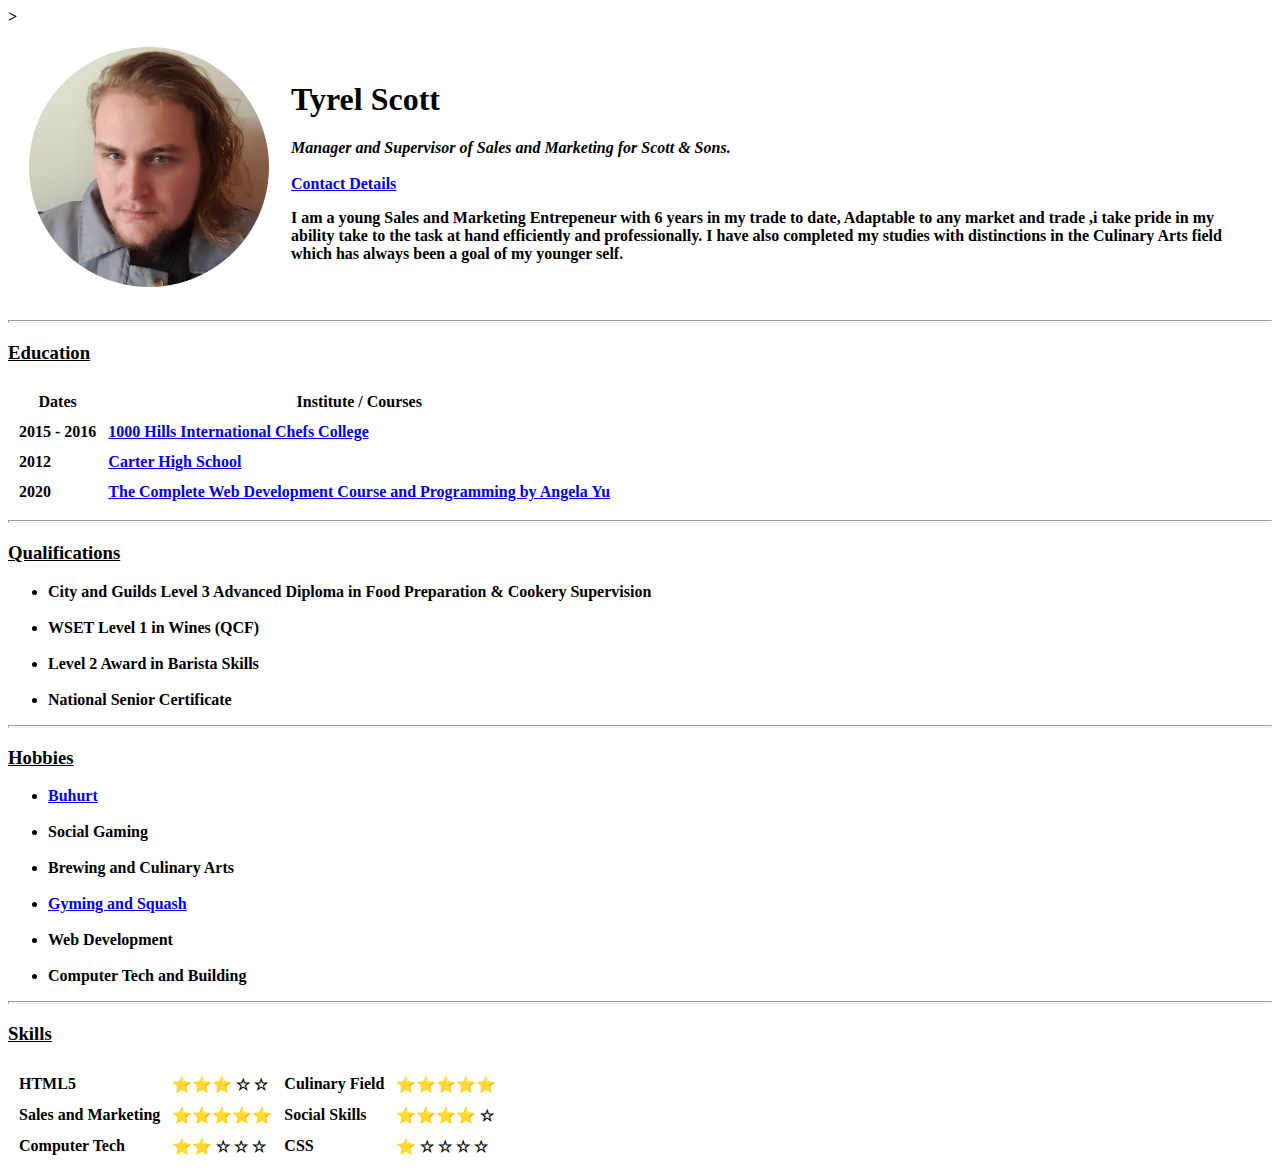
==== index.html @ 9024c300 "Add files via upload" ====
<!DOCTYPE html>
<html lang="en" dir="ltr">

<head>
  <meta charset="utf-8">
  <title>▪ Tyrel Scott Personal Site ▪</title>
  <link rel="stylesheet" href="css/Styles.css">

</head>

<body>
<strong>
  <table cellspacing="20" <div class="frontpagecontent"> >
    <td> <img id="ProfilePic" src="circle-cropped1.png"
        alt="https://scontent.fjnb7-1.fna.fbcdn.net/v/t1.0-9/152935676_514003209997827_2933603443804251856_n.jpg?_nc_cat=107&ccb=3&_nc_sid=730e14&_nc_ohc=CmftidllAFMAX8q2LLW&_nc_ht=scontent.fjnb7-1.fna&oh=8ce6d24d76939239ba571512bb8b0f7b&oe=60575A41"
        style="width:240px; height:240px:" />
    </td>

    <td>
      <h1 id="FrontName">Tyrel Scott</h1>
      <p>
        <em>Manager and Supervisor of <strong>Sales and Marketing for Scott & Sons</strong>.</em>
        <br>
        <br>
        <a href=ContactInfo.html>Contact Details</a>
      </p>
      </div>


      <p>
        I am a young Sales and Marketing Entrepeneur with 6 years in my trade to date, Adaptable to any market and trade ,i take pride in my ability take to the task at hand efficiently and professionally. I have also completed my studies with
        distinctions in the Culinary Arts field which has always been a goal of my younger self.
      </p>
    </td>
  </table>
  </div>

  <hr size=3>

  <div class="frontpagecontent">
    <h3><u>Education</u></h3>
    <table cellspacing="10">
      <thead>
        <th>Dates</th>
        <th>Institute / Courses</th>
      </thead>
      <tr>
        <td> <strong>2015 - 2016</strong></td>
        <td><a class="link" href="https://thechefschool.com/">1000 Hills International Chefs College</a></td>
      </tr>
      <tr>
        <td><strong>2012</strong></td>
        <td><a class="link" href="https://www.carterhigh.co.za/">Carter High School</a> </td>
      </tr>
      <tr>
        <td><strong>2020</strong> </td>
        <td><a class="link" href="https://www.udemy.com/course/the-complete-web-development-bootcamp/">The Complete Web Development Course and Programming by Angela Yu</a></td>
      </tr>
    </table>
  </div>

  <hr size=3>

  <div class="frontpagecontent">

    <h3><u>Qualifications</u></h3>
    <ul>
      <li>City and Guilds Level 3 Advanced Diploma in Food Preparation & Cookery Supervision</li>
      <br>
      <li>WSET Level 1 in Wines (QCF)</li>
      <br>
      <li>Level 2 Award in Barista Skills</li>
      <br>
      <li>National Senior Certificate</li>
</ul>
  </div>

  <hr size=3>

    <div class="frontpagecontent">
  <h3><u>Hobbies</u></h3>
  <ul>
    <li><a class="link" href="https://www.facebook.com/SARogueSquadron/">Buhurt</a></li>
    <br>
    <li>Social Gaming</li>
    <br>
    <li>
      <aclass="link" href="https://www.instagram.com/the_brewing_chef/">Brewing and Culinary Arts</a>
    </li>
    <br>
    <li><a class="link" href="https://www.victoria.co.za/">Gyming and Squash</a></li>
    <br>
    <li>Web Development</li>
    <br>
    <li>Computer Tech and Building</li>
  </ul>
  </div>

  <hr size=3>

    <div class="frontpagecontent">
  <h3><u>Skills</u></h3>
  <table cellspacing=10>
    <tr>
      <td>HTML5</td>
      <td>⭐⭐⭐ ☆ ☆</td>
      <td>Culinary Field</td>
      <td>⭐⭐⭐⭐⭐</td>
    </tr>
    <tr>
      <td>Sales and Marketing</td>
      <td>⭐⭐⭐⭐⭐</td>
      <td>Social Skills</td>
      <td>⭐⭐⭐⭐ ☆</td>
    </tr>
    <tr>
      <td>Computer Tech</td>
      <td>⭐⭐ ☆ ☆ ☆</td>
      <td>CSS</td>
      <td>⭐ ☆ ☆ ☆ ☆</td>
    </tr>


  </table>
  </div>
  </strong>
</body>

</html>
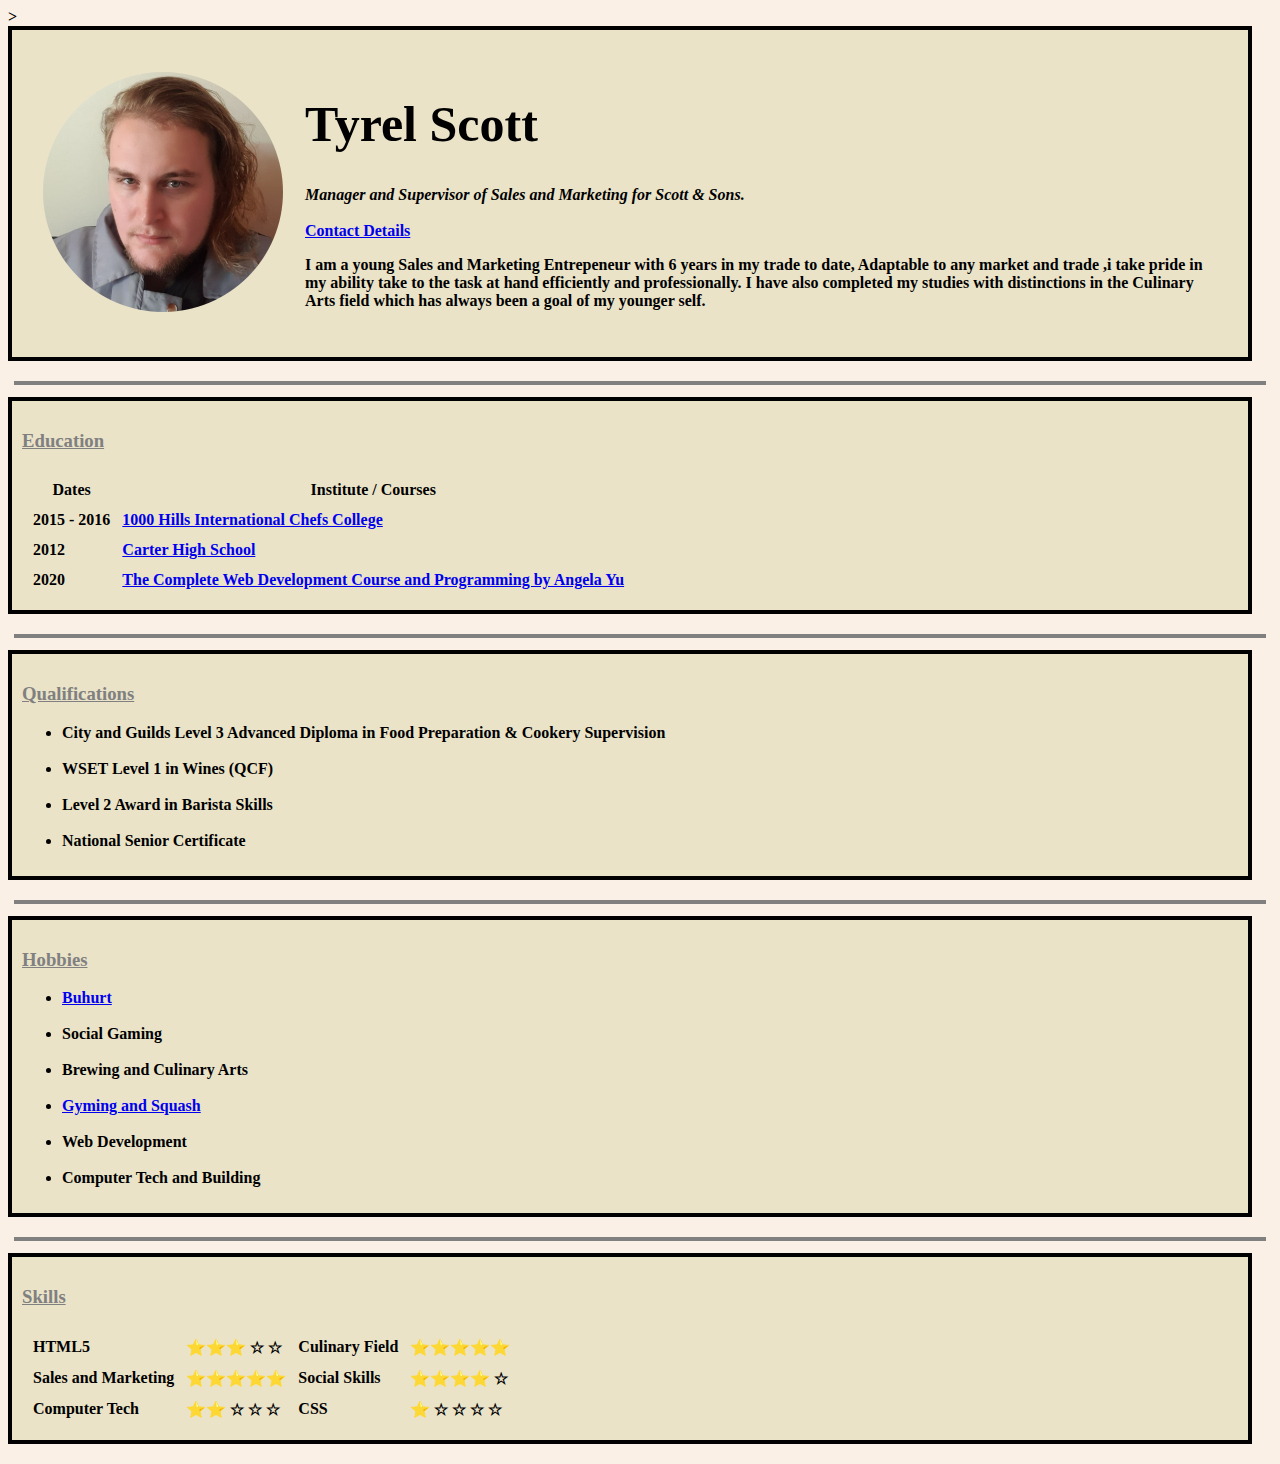
==== commit 055000e2: "Update index.html" ====
--- a/index.html
+++ b/index.html
@@ -4,7 +4,7 @@
 <head>
   <meta charset="utf-8">
   <title>▪ Tyrel Scott Personal Site ▪</title>
-  <link rel="stylesheet" href="css/Styles.css">
+  <link rel="stylesheet" href="Styles.css">
 
 </head>
 
--- a/Styles.css
+++ b/Styles.css
@@ -0,0 +1,42 @@
+body {
+  background-color: linen;
+}
+
+hr {
+  border: none;
+  border-top: 4px solid gray;
+  border-bottom: hidden;
+  color:gray;
+  background-color: linen;
+  height: 4px;
+  width: 99%;
+}
+
+.frontpagecontent{
+  border: solid 4px; color: black;padding: 10px;
+  background-color:#eae3c8;
+  margin: 0px 20px 20px 0px;
+}
+
+h1 {
+  color: black;
+}
+
+#FrontName {
+  font-size: 50px;
+}
+
+h3 {
+  color: gray;
+}
+
+/* Used in IDs (#) and Class (.) to change a selected group defined in the html code
+
+#ProfilePic {
+  background-color:gray;
+}
+
+*/
+.link:hover {
+  color: Red;
+}
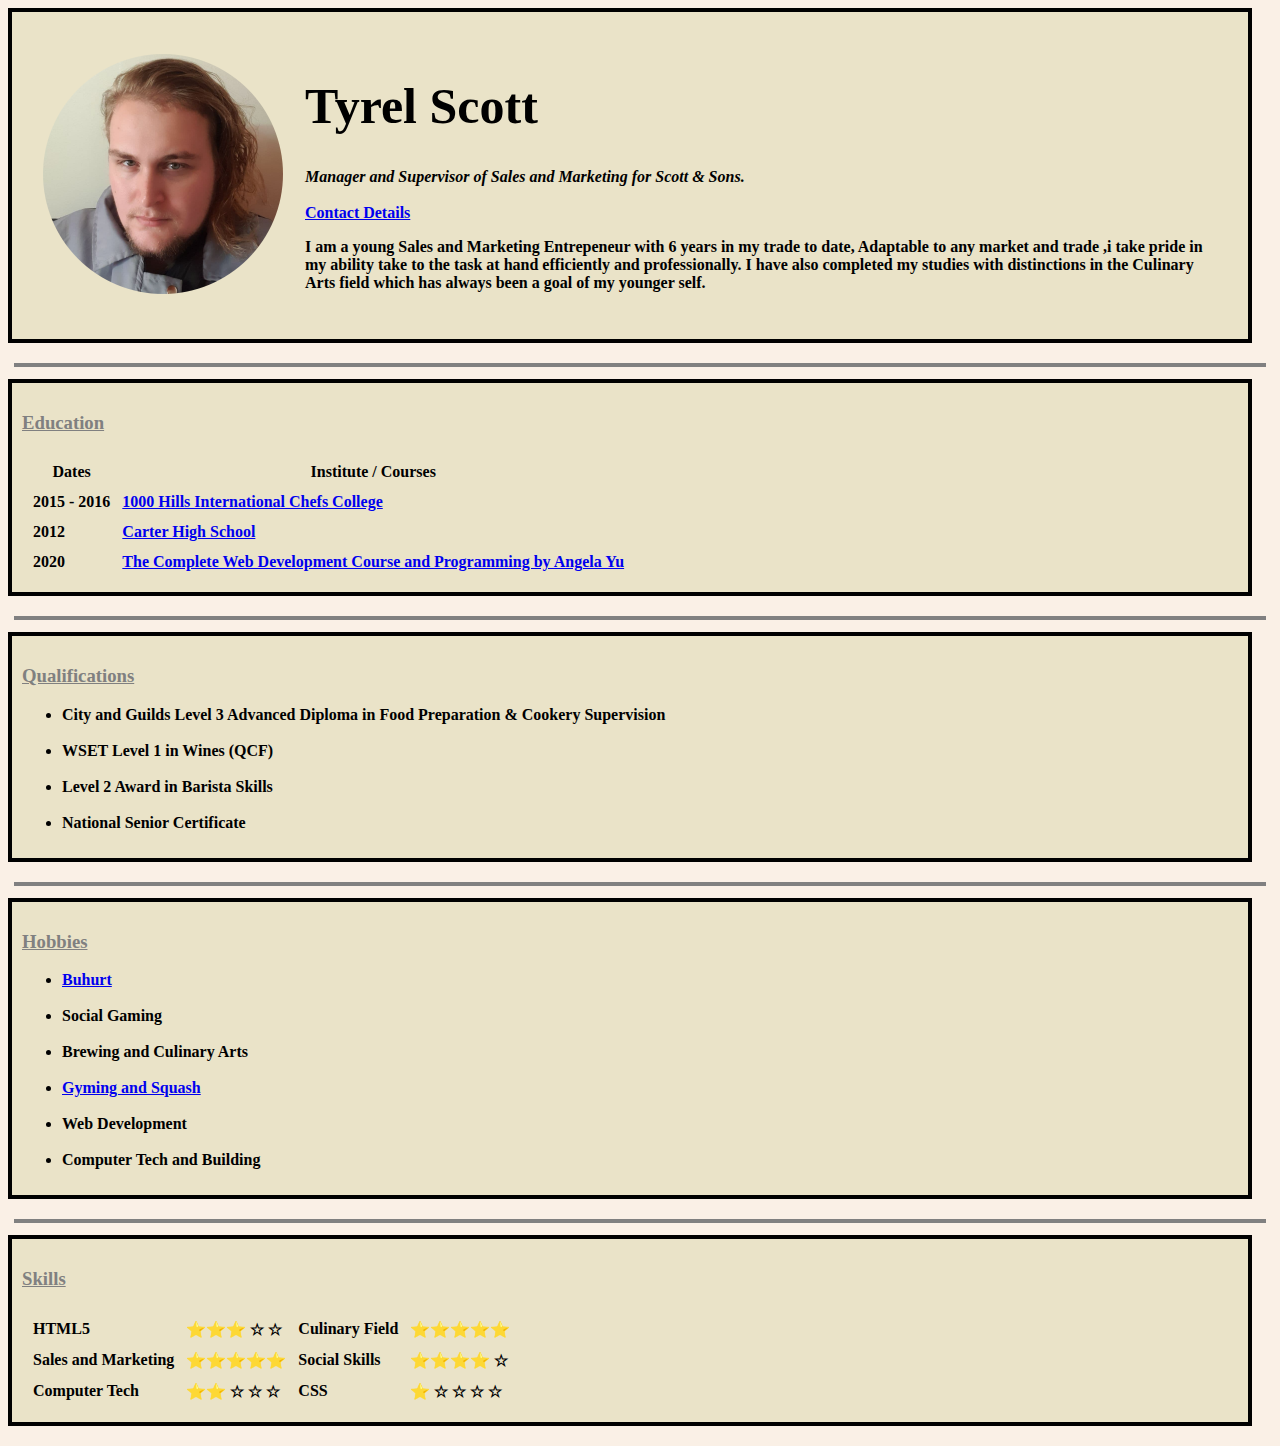
==== commit af6f339f: "Edit" ====
--- a/index.html
+++ b/index.html
@@ -10,7 +10,7 @@
 
 <body>
 <strong>
-  <table cellspacing="20" <div class="frontpagecontent"> >
+  <table cellspacing="20" <div class="frontpagecontent">
     <td> <img id="ProfilePic" src="circle-cropped1.png"
         alt="https://scontent.fjnb7-1.fna.fbcdn.net/v/t1.0-9/152935676_514003209997827_2933603443804251856_n.jpg?_nc_cat=107&ccb=3&_nc_sid=730e14&_nc_ohc=CmftidllAFMAX8q2LLW&_nc_ht=scontent.fjnb7-1.fna&oh=8ce6d24d76939239ba571512bb8b0f7b&oe=60575A41"
         style="width:240px; height:240px:" />
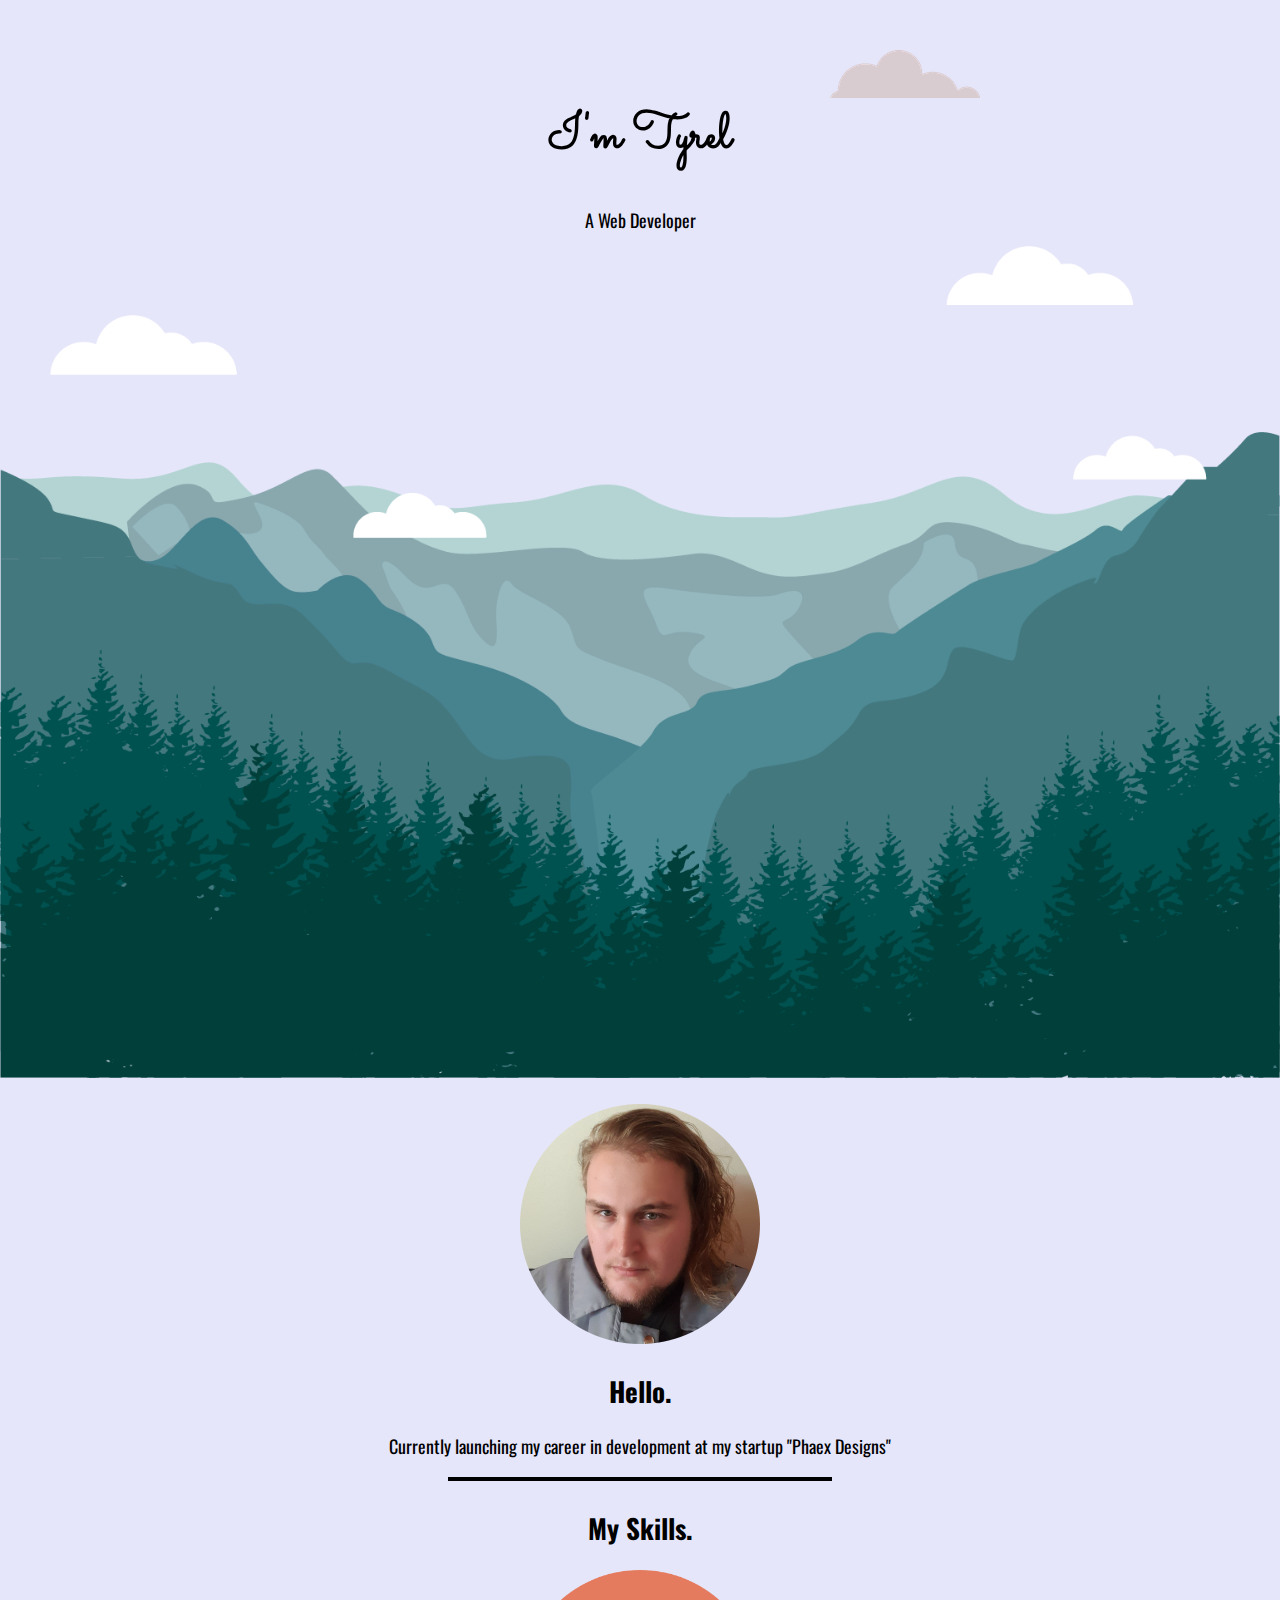
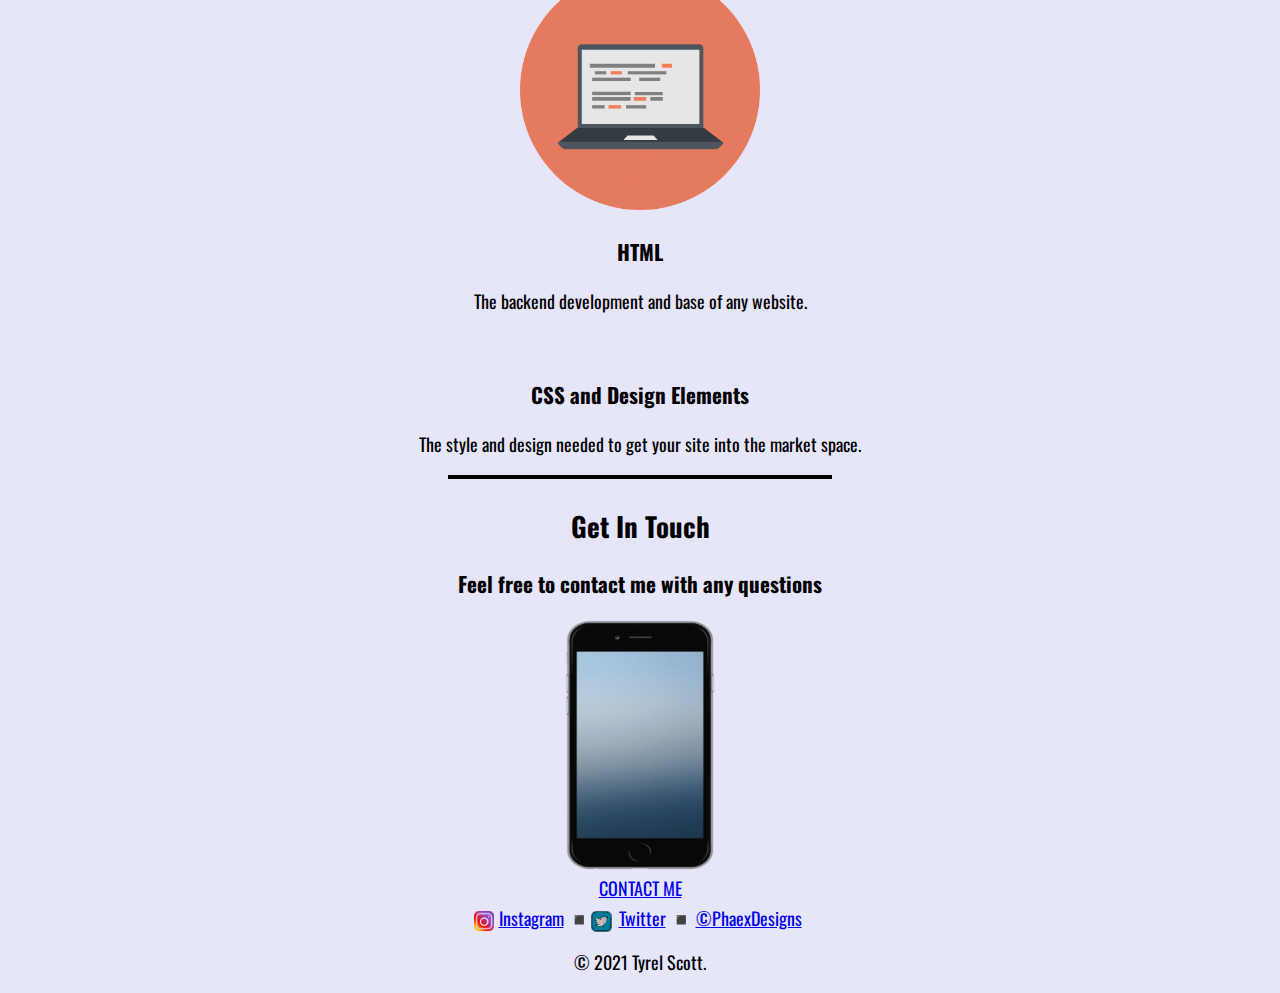
==== commit 2954f765: "Add files via upload" ====
--- a/index.html
+++ b/index.html
@@ -1,129 +1,64 @@
 <!DOCTYPE html>
-<html lang="en" dir="ltr">
+<html lang="\" dir="ltr">
 
 <head>
   <meta charset="utf-8">
-  <title>▪ Tyrel Scott Personal Site ▪</title>
-  <link rel="stylesheet" href="Styles.css">
+  <title>Tyrel Scott. - Online CV</title>
+  <link rel="stylesheet" href="css\style.css">
+  <link rel="icon" href="favicon.ico">
+  <link rel="preconnect" href="https://fonts.gstatic.com">
+  <link href="https://fonts.googleapis.com/css2?family=Montserrat:wght@100&family=Oswald:wght@200&family=Sacramento&display=swap" rel="stylesheet">
 
 </head>
 
 <body>
-<strong>
-  <table cellspacing="20" <div class="frontpagecontent">
-    <td> <img id="ProfilePic" src="circle-cropped1.png"
-        alt="https://scontent.fjnb7-1.fna.fbcdn.net/v/t1.0-9/152935676_514003209997827_2933603443804251856_n.jpg?_nc_cat=107&ccb=3&_nc_sid=730e14&_nc_ohc=CmftidllAFMAX8q2LLW&_nc_ht=scontent.fjnb7-1.fna&oh=8ce6d24d76939239ba571512bb8b0f7b&oe=60575A41"
-        style="width:240px; height:240px:" />
-    </td>
 
-    <td>
-      <h1 id="FrontName">Tyrel Scott</h1>
-      <p>
-        <em>Manager and Supervisor of <strong>Sales and Marketing for Scott & Sons</strong>.</em>
-        <br>
-        <br>
-        <a href=ContactInfo.html>Contact Details</a>
-      </p>
+  <div class="TopContainer">
+    <img class="top-cloud" src="images/cloud.png" alt="Cloud-img">
+    <h1>I'm Tyrel</h1>
+    <p>A Web Developer</p>
+    <img class="bottom-cloud" src="images/cloud.png" alt="Cloud-img">
+    <img class="mountains" src="images/mountain.png" alt="Cloud-img">
+  </div>
+  <br>
+
+  <div class="middle-container">
+    <div class="profile">
+      <img src="images/circle-cropped1.png" alt="profile-pic" style="width:240px; height:240px:">
+      <h2>Hello.</h2>
+      <p>Currently launching my career in development at my startup "Phaex Designs" </p>
+    </div>
+    <hr>
+    <div class="skills">
+      <h2>My Skills.</h2>
+      <div class="skill-row">
+        <img class="computer-img" src="images/computer.png" alt="skills-img">
+        <h3>HTML</h3>
+        <p>The backend development and base of any website. </p>
       </div>
+      <div class="skill-row">
+        <img class="" src="" alt="">
+        <h3>CSS and Design Elements</h3>
+        <p>The style and design needed to get your site into the market space.</p>
+      </div>
+    </div>
+    <hr s>
+    <div class="contact-me">
+      <h2>Get In Touch</h2>
+      <h3>Feel free to contact me with any questions</h3>
+      <p></p>
+
+      <img class="phone-img" src="images/phone.png" alt=""> <br>
+      <a class="footer-link" href="mailto:tyrel.scottsa@gmail.com">CONTACT ME</a>
+    </div>
+  </div>
 
 
-      <p>
-        I am a young Sales and Marketing Entrepeneur with 6 years in my trade to date, Adaptable to any market and trade ,i take pride in my ability take to the task at hand efficiently and professionally. I have also completed my studies with
-        distinctions in the Culinary Arts field which has always been a goal of my younger self.
-      </p>
-    </td>
-  </table>
+  <div class="bottom-container">
+    <a class="footer-link" href="https://www.instagram.com/the_brewing_chef/"> <img class="instagramlogo" src="images/instagram.png" alt="instagramlogo">Instagram</a>
+    ◾
+    <a class="footer-link" href="https://twitter.com/TyrelScott2"> <img class="twitterlogo" src="images/twitter.png" alt="twitterlogo">Twitter</a>
+    ◾
+    <a class="footer-link" href="nul">©PhaexDesigns</a>
+    <p>© 2021 Tyrel Scott.</p>
   </div>
-
-  <hr size=3>
-
-  <div class="frontpagecontent">
-    <h3><u>Education</u></h3>
-    <table cellspacing="10">
-      <thead>
-        <th>Dates</th>
-        <th>Institute / Courses</th>
-      </thead>
-      <tr>
-        <td> <strong>2015 - 2016</strong></td>
-        <td><a class="link" href="https://thechefschool.com/">1000 Hills International Chefs College</a></td>
-      </tr>
-      <tr>
-        <td><strong>2012</strong></td>
-        <td><a class="link" href="https://www.carterhigh.co.za/">Carter High School</a> </td>
-      </tr>
-      <tr>
-        <td><strong>2020</strong> </td>
-        <td><a class="link" href="https://www.udemy.com/course/the-complete-web-development-bootcamp/">The Complete Web Development Course and Programming by Angela Yu</a></td>
-      </tr>
-    </table>
-  </div>
-
-  <hr size=3>
-
-  <div class="frontpagecontent">
-
-    <h3><u>Qualifications</u></h3>
-    <ul>
-      <li>City and Guilds Level 3 Advanced Diploma in Food Preparation & Cookery Supervision</li>
-      <br>
-      <li>WSET Level 1 in Wines (QCF)</li>
-      <br>
-      <li>Level 2 Award in Barista Skills</li>
-      <br>
-      <li>National Senior Certificate</li>
-</ul>
-  </div>
-
-  <hr size=3>
-
-    <div class="frontpagecontent">
-  <h3><u>Hobbies</u></h3>
-  <ul>
-    <li><a class="link" href="https://www.facebook.com/SARogueSquadron/">Buhurt</a></li>
-    <br>
-    <li>Social Gaming</li>
-    <br>
-    <li>
-      <aclass="link" href="https://www.instagram.com/the_brewing_chef/">Brewing and Culinary Arts</a>
-    </li>
-    <br>
-    <li><a class="link" href="https://www.victoria.co.za/">Gyming and Squash</a></li>
-    <br>
-    <li>Web Development</li>
-    <br>
-    <li>Computer Tech and Building</li>
-  </ul>
-  </div>
-
-  <hr size=3>
-
-    <div class="frontpagecontent">
-  <h3><u>Skills</u></h3>
-  <table cellspacing=10>
-    <tr>
-      <td>HTML5</td>
-      <td>⭐⭐⭐ ☆ ☆</td>
-      <td>Culinary Field</td>
-      <td>⭐⭐⭐⭐⭐</td>
-    </tr>
-    <tr>
-      <td>Sales and Marketing</td>
-      <td>⭐⭐⭐⭐⭐</td>
-      <td>Social Skills</td>
-      <td>⭐⭐⭐⭐ ☆</td>
-    </tr>
-    <tr>
-      <td>Computer Tech</td>
-      <td>⭐⭐ ☆ ☆ ☆</td>
-      <td>CSS</td>
-      <td>⭐ ☆ ☆ ☆ ☆</td>
-    </tr>
-
-
-  </table>
-  </div>
-  </strong>
-</body>
-
-</html>
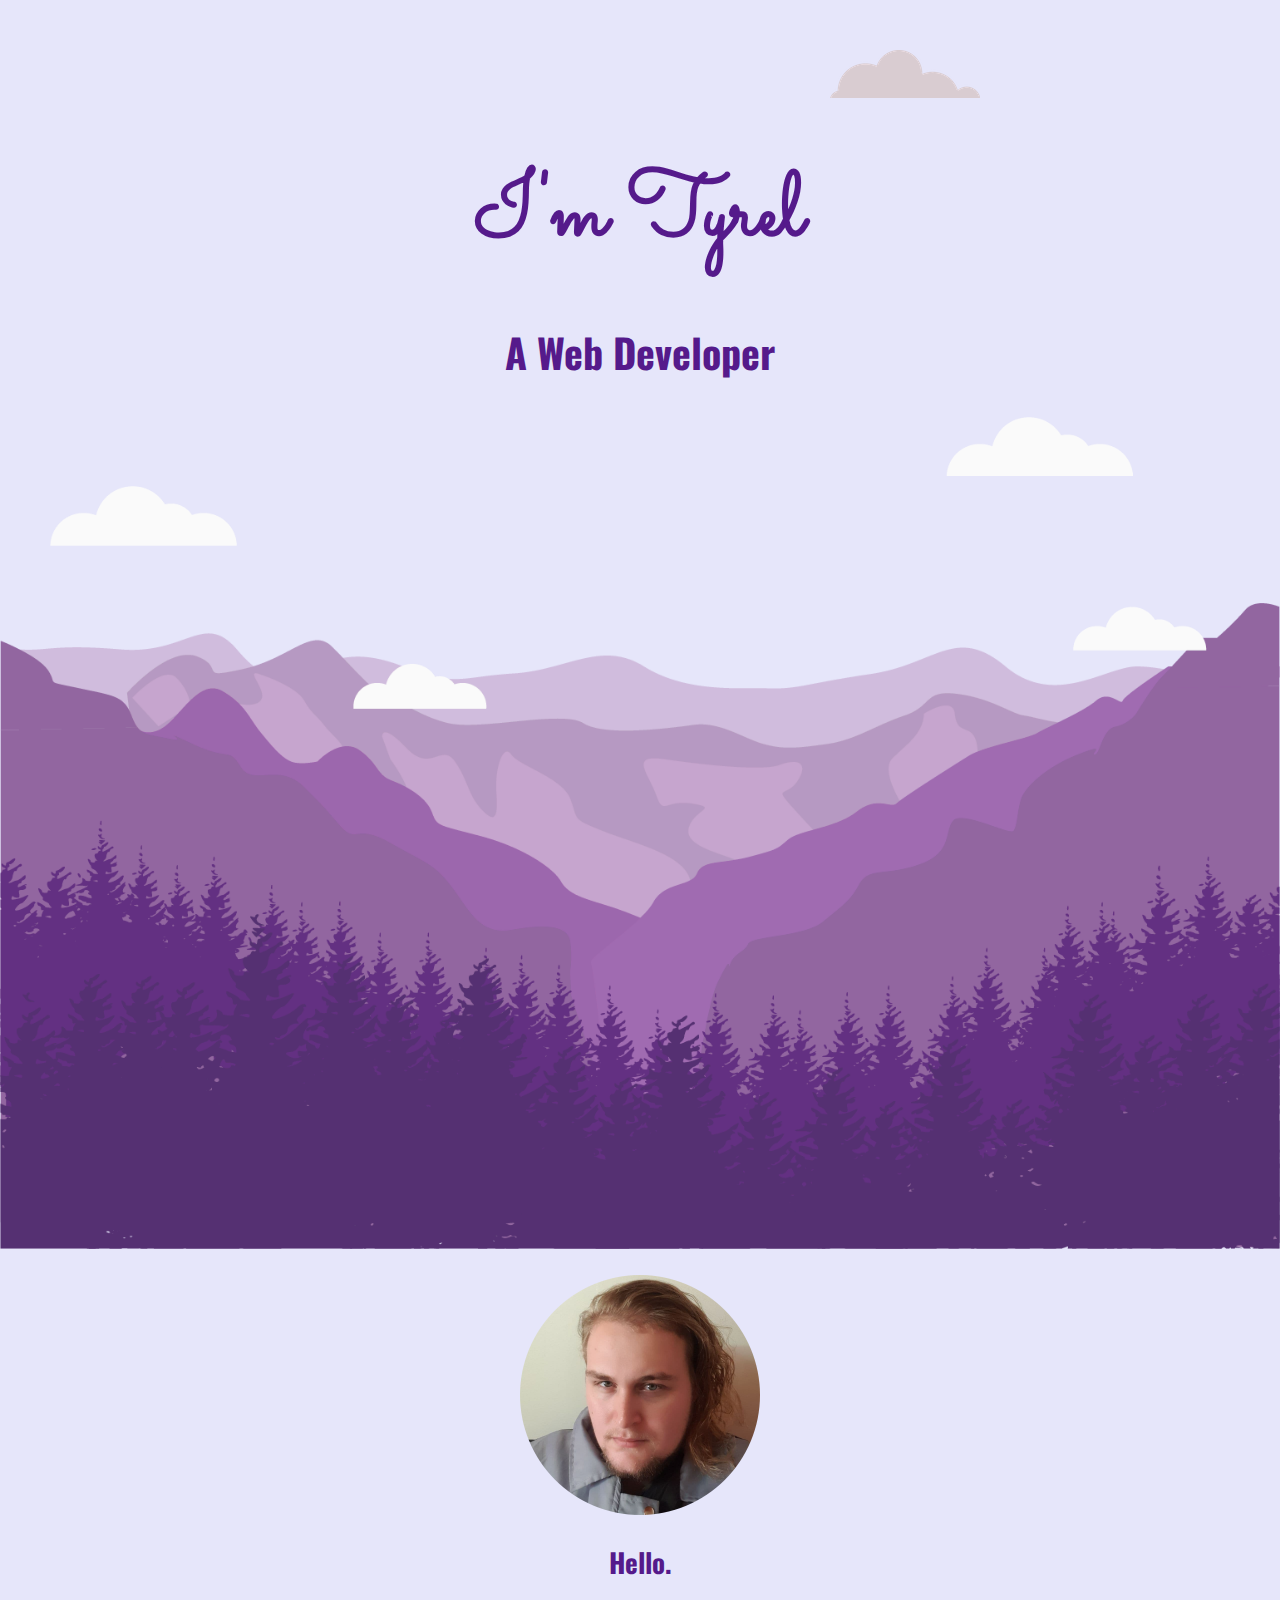
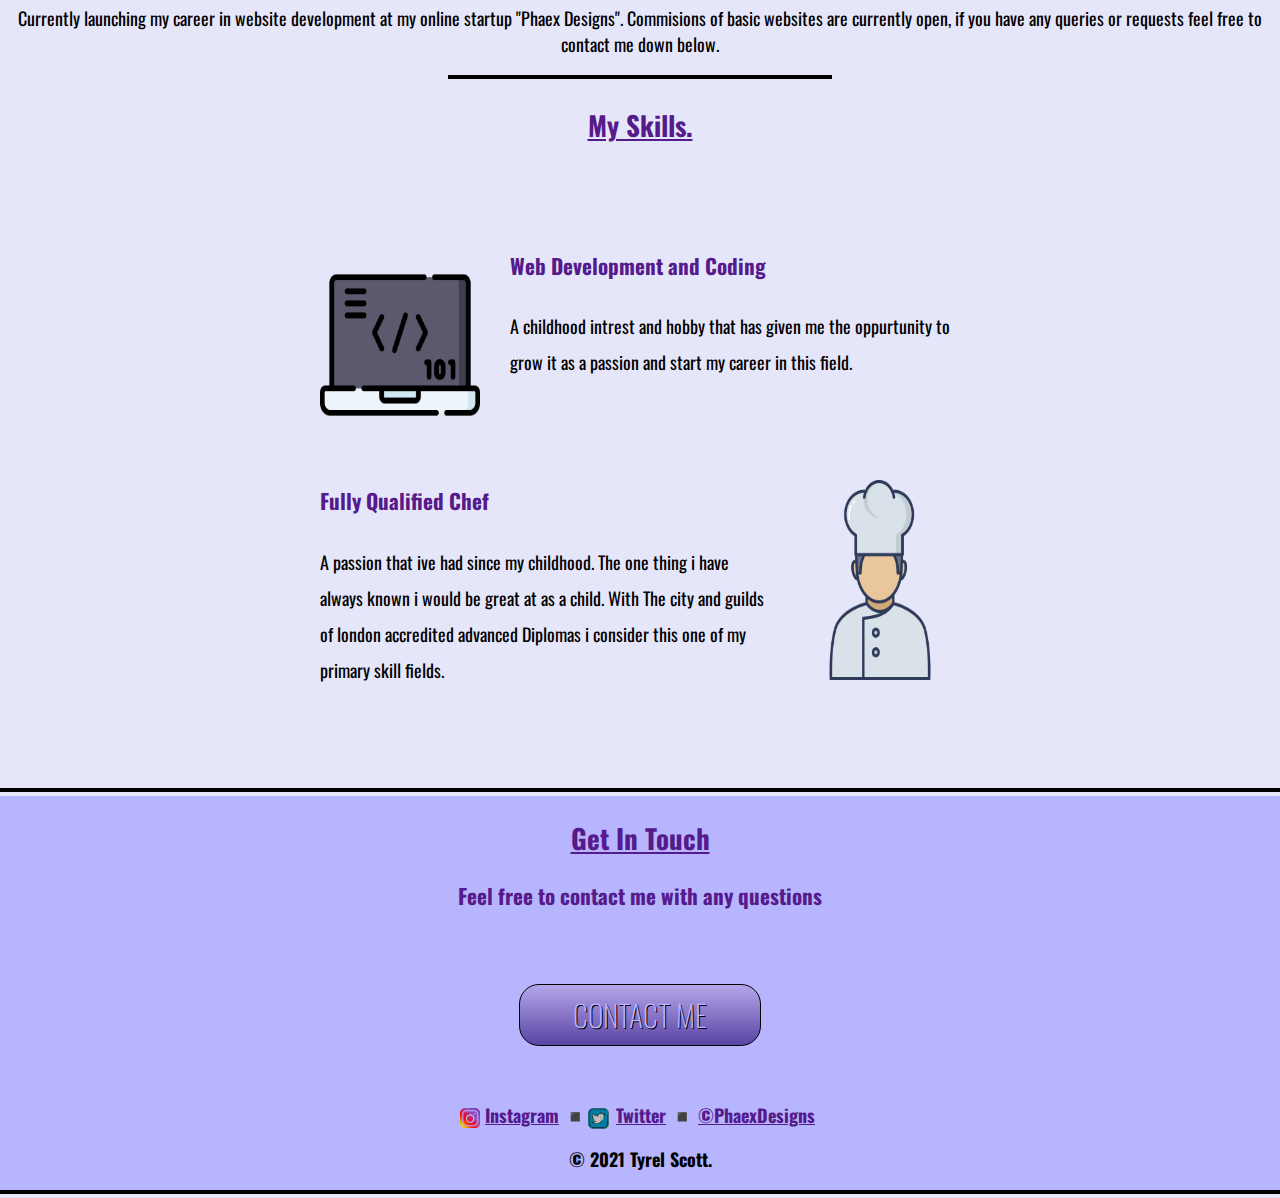
==== commit b652e246: "Add files via upload" ====
--- a/index.html
+++ b/index.html
@@ -5,7 +5,7 @@
   <meta charset="utf-8">
   <title>Tyrel Scott. - Online CV</title>
   <link rel="stylesheet" href="css\style.css">
-  <link rel="icon" href="favicon.ico">
+  <link rel="icon" href="favicon.png">
   <link rel="preconnect" href="https://fonts.gstatic.com">
   <link href="https://fonts.googleapis.com/css2?family=Montserrat:wght@100&family=Oswald:wght@200&family=Sacramento&display=swap" rel="stylesheet">
 
@@ -16,9 +16,11 @@
   <div class="TopContainer">
     <img class="top-cloud" src="images/cloud.png" alt="Cloud-img">
     <h1>I'm Tyrel</h1>
-    <p>A Web Developer</p>
+    <p class="subheader"> <strong>A Web Developer</strong></p>
     <img class="bottom-cloud" src="images/cloud.png" alt="Cloud-img">
     <img class="mountains" src="images/mountain.png" alt="Cloud-img">
+
+
   </div>
   <br>
 
@@ -26,39 +28,47 @@
     <div class="profile">
       <img src="images/circle-cropped1.png" alt="profile-pic" style="width:240px; height:240px:">
       <h2>Hello.</h2>
-      <p>Currently launching my career in development at my startup "Phaex Designs" </p>
+      <p>Currently launching my career in website development at my online startup "Phaex Designs". Commisions of basic websites are currently open, if you have any queries or requests feel free to contact me down below. </p>
     </div>
     <hr>
     <div class="skills">
-      <h2>My Skills.</h2>
+      <h2> <u> My Skills.</u></h2>
       <div class="skill-row">
         <img class="computer-img" src="images/computer.png" alt="skills-img">
-        <h3>HTML</h3>
-        <p>The backend development and base of any website. </p>
+        <h3>Web Development and Coding</h3>
+        <p class="Web-Development-Description">A childhood intrest and hobby that has given me the oppurtunity to grow it as a passion and start my career in this field.</p>
       </div>
       <div class="skill-row">
-        <img class="" src="" alt="">
-        <h3>CSS and Design Elements</h3>
-        <p>The style and design needed to get your site into the market space.</p>
+        <img class="chef" src="images/chef.png" alt="chef">
+        <h3>Fully Qualified Chef</h3>
+        <p class="chef-description">A passion that ive had since my childhood. The one thing i have always known i would be great at as a child. With The city and guilds of london accredited advanced Diplomas i consider this one of my primary skill fields. </p>
       </div>
     </div>
-    <hr s>
-    <div class="contact-me">
-      <h2>Get In Touch</h2>
+
+
+
+
+
+    <div style="  background-color:#b8b5ff ; overflow: hidden;" class="bottom-container">
+      <hr style="width:100%; margin-top: 0px;">
+      <h2><u>Get In Touch</u></h2>
       <h3>Feel free to contact me with any questions</h3>
       <p></p>
-
-      <img class="phone-img" src="images/phone.png" alt=""> <br>
-      <a class="footer-link" href="mailto:tyrel.scottsa@gmail.com">CONTACT ME</a>
-    </div>
-  </div>
+      <br>
+      <br>
 
 
-  <div class="bottom-container">
-    <a class="footer-link" href="https://www.instagram.com/the_brewing_chef/"> <img class="instagramlogo" src="images/instagram.png" alt="instagramlogo">Instagram</a>
-    ◾
-    <a class="footer-link" href="https://twitter.com/TyrelScott2"> <img class="twitterlogo" src="images/twitter.png" alt="twitterlogo">Twitter</a>
-    ◾
-    <a class="footer-link" href="nul">©PhaexDesigns</a>
-    <p>© 2021 Tyrel Scott.</p>
-  </div>
+      <strong>
+        <a class="BUTTON_GAC" href="mailto:tyrel.scottsa@gmail.com">CONTACT ME</a>
+        <br>
+        <br>
+        <br>
+        <a class="footer-link" href="https://www.instagram.com/the_brewing_chef/"> <img class="instagramlogo" src="images/instagram.png" alt="instagramlogo">Instagram</a>
+        ◾
+        <a class="footer-link" href="https://twitter.com/TyrelScott2"> <img class="twitterlogo" src="images/twitter.png" alt="twitterlogo">Twitter</a>
+        ◾
+        <a class="footer-link" href="nul">©PhaexDesigns</a>
+        <p>© 2021 Tyrel Scott.</p>
+      </strong>
+      <hr style="width:100%; margin-bottom: 0px;">
+    </div>
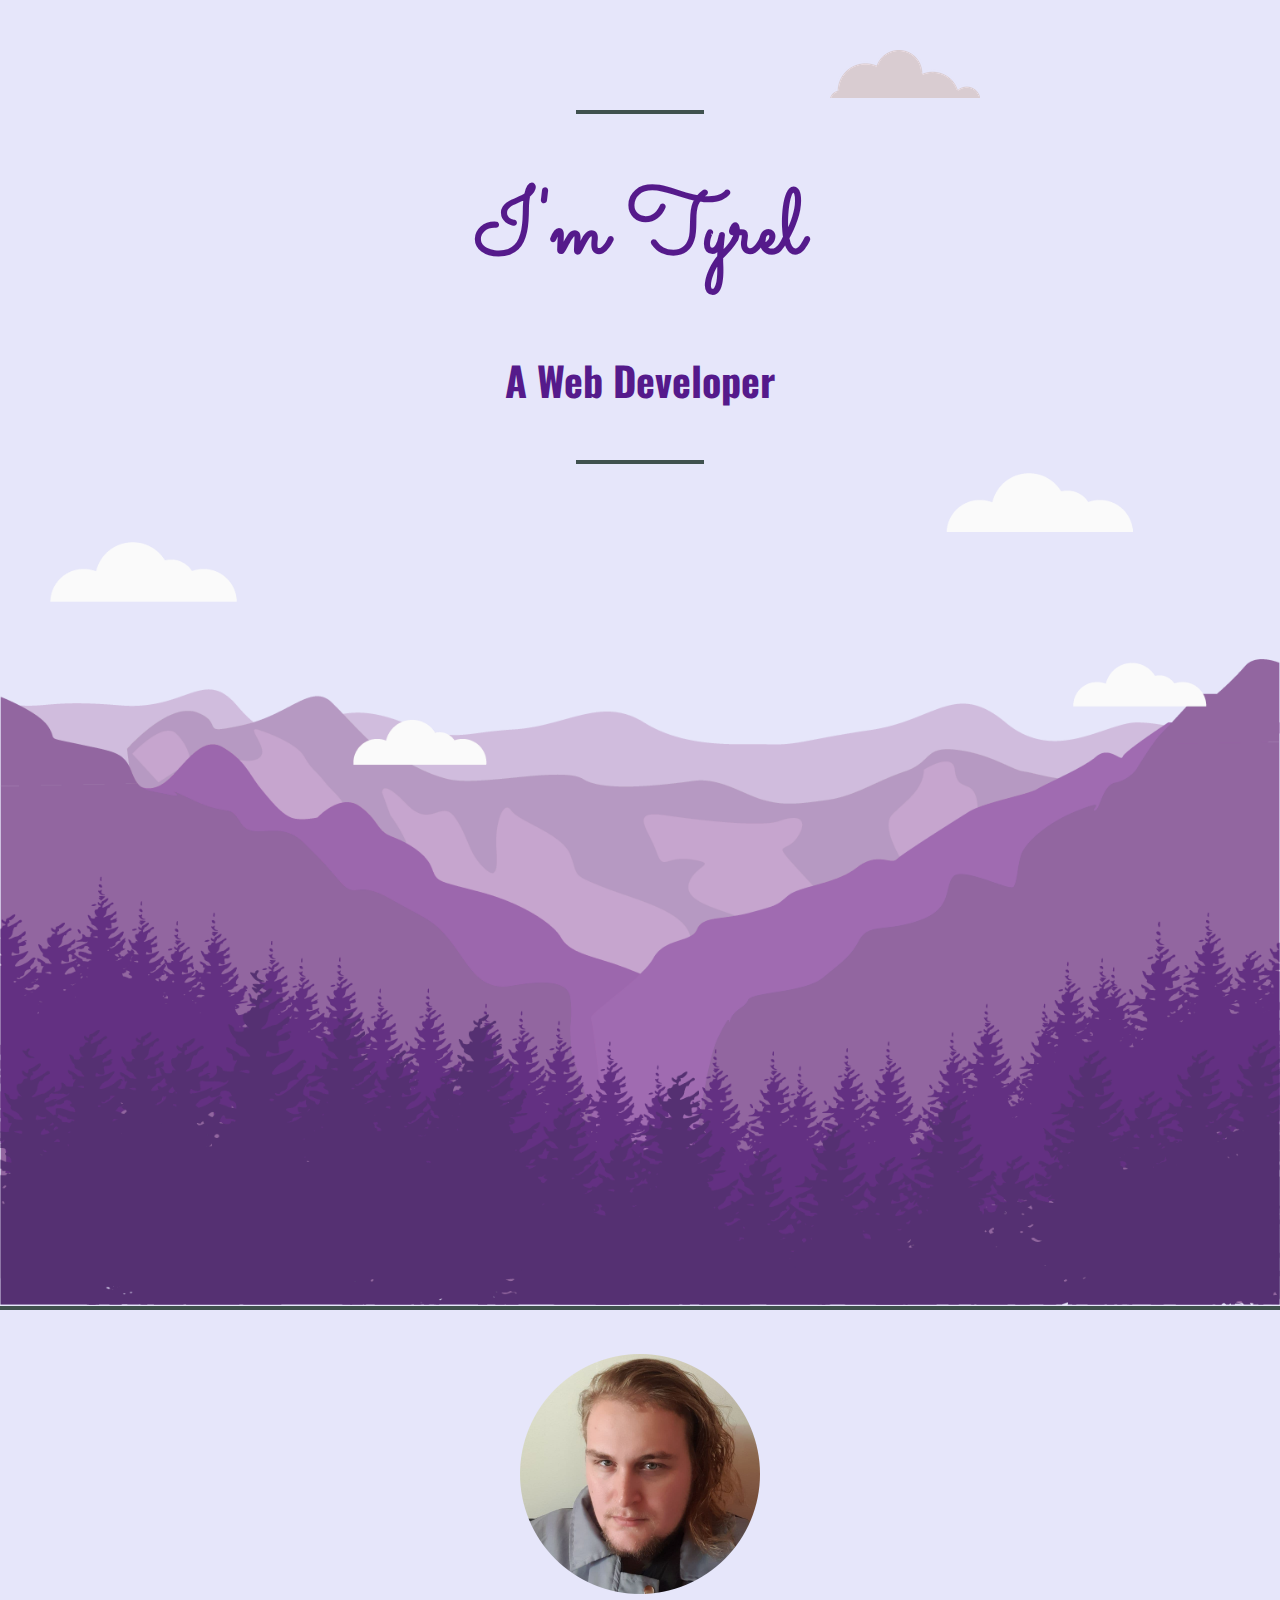
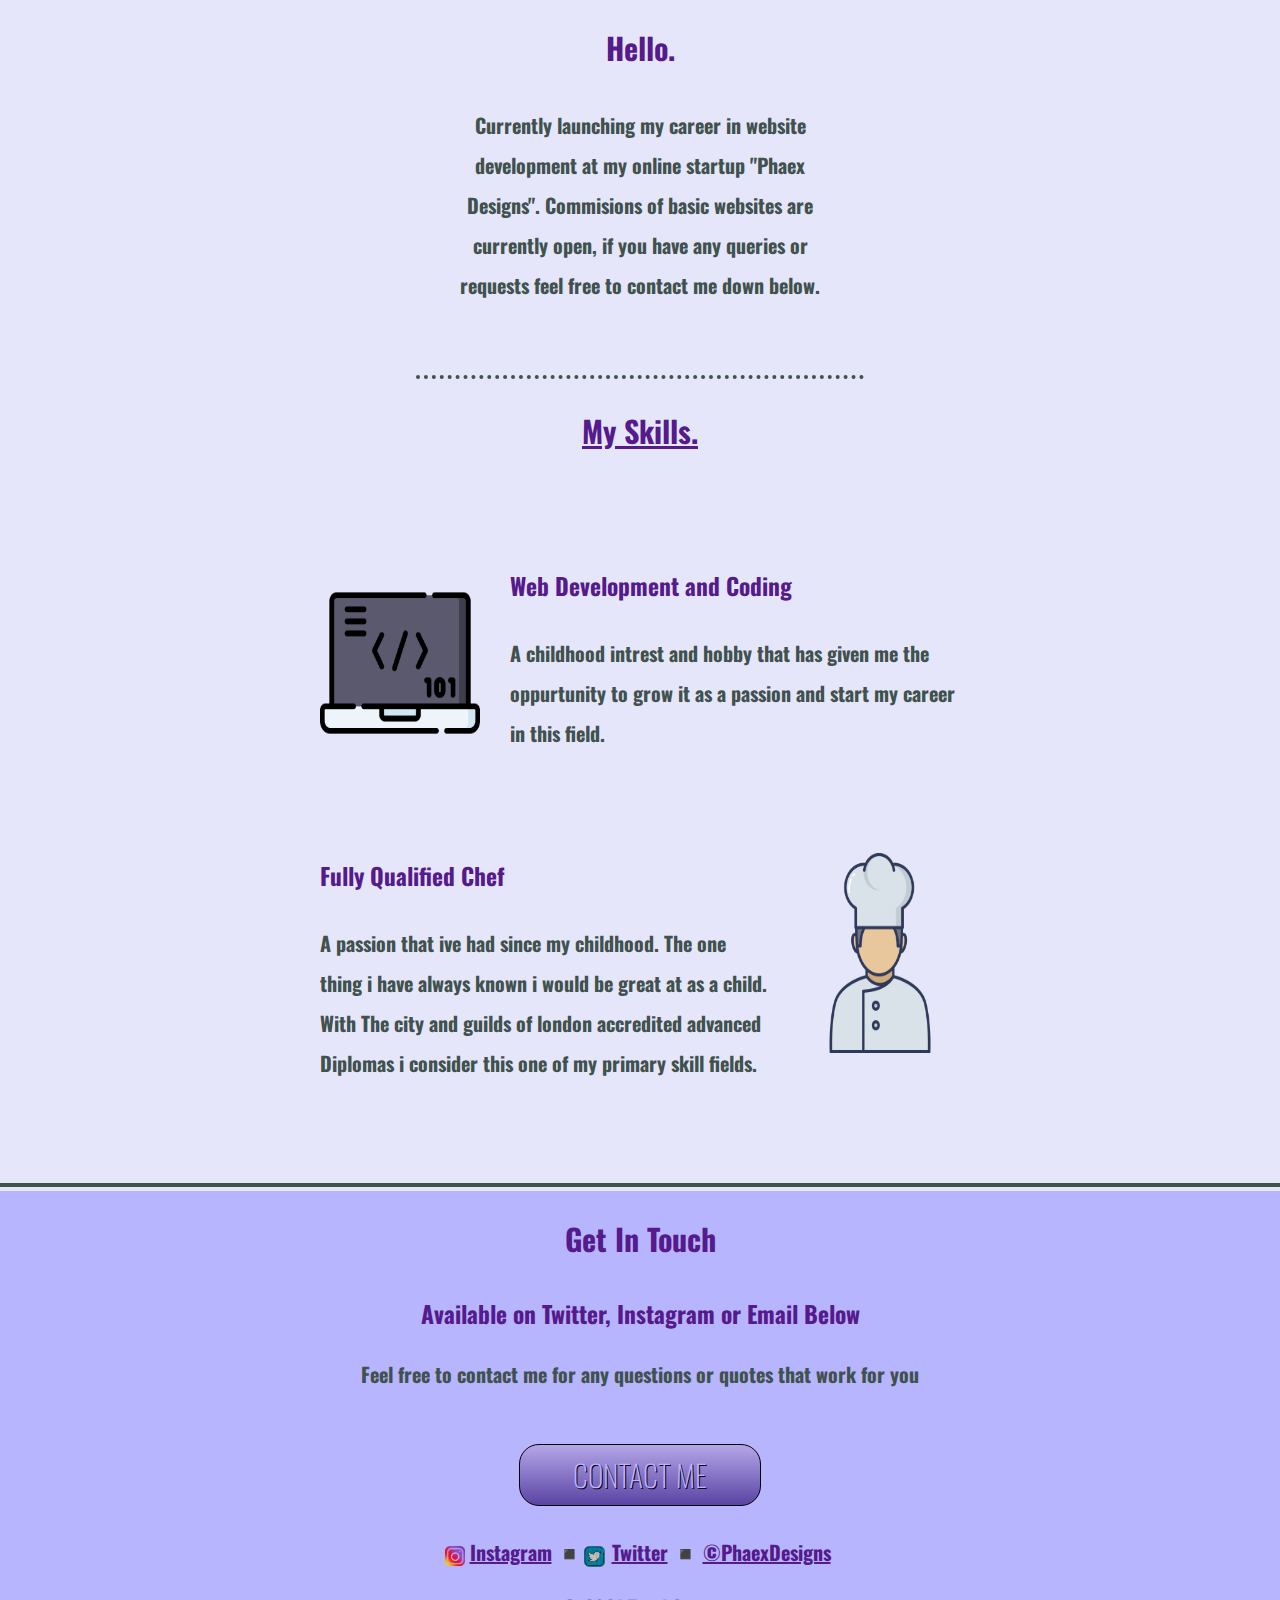
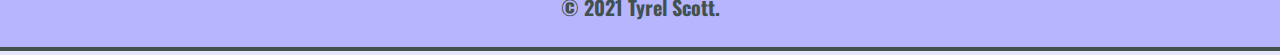
==== commit d89efe13: "Add files via upload" ====
--- a/index.html
+++ b/index.html
@@ -15,11 +15,13 @@
 
   <div class="TopContainer">
     <img class="top-cloud" src="images/cloud.png" alt="Cloud-img">
+    <hr style="width:10%;">
     <h1>I'm Tyrel</h1>
     <p class="subheader"> <strong>A Web Developer</strong></p>
+    <hr style="width:10%;">
     <img class="bottom-cloud" src="images/cloud.png" alt="Cloud-img">
     <img class="mountains" src="images/mountain.png" alt="Cloud-img">
-
+    <hr style="width:100%; margin-top:0px; padding-top: 0px;">
 
   </div>
   <br>
@@ -28,9 +30,11 @@
     <div class="profile">
       <img src="images/circle-cropped1.png" alt="profile-pic" style="width:240px; height:240px:">
       <h2>Hello.</h2>
-      <p>Currently launching my career in website development at my online startup "Phaex Designs". Commisions of basic websites are currently open, if you have any queries or requests feel free to contact me down below. </p>
+      <p class="intro">Currently launching my career in website development at my online startup "Phaex Designs". Commisions of basic websites are currently open, if you have any queries or requests feel free to contact me down below. </p>
     </div>
-    <hr>
+    <br>
+    <br>
+    <hr style="border-top: 4px dotted #40514E;">
     <div class="skills">
       <h2> <u> My Skills.</u></h2>
       <div class="skill-row">
@@ -41,7 +45,8 @@
       <div class="skill-row">
         <img class="chef" src="images/chef.png" alt="chef">
         <h3>Fully Qualified Chef</h3>
-        <p class="chef-description">A passion that ive had since my childhood. The one thing i have always known i would be great at as a child. With The city and guilds of london accredited advanced Diplomas i consider this one of my primary skill fields. </p>
+        <p class="chef-description">A passion that ive had since my childhood. The one thing i have always known i would be great at as a child. With The city and guilds of london accredited advanced Diplomas i consider this one of my primary skill
+          fields. </p>
       </div>
     </div>
 
@@ -49,18 +54,17 @@
 
 
 
-    <div style="  background-color:#b8b5ff ; overflow: hidden;" class="bottom-container">
+    <div style="background-color:#b8b5ff ; overflow: hidden;" class="bottom-container">
       <hr style="width:100%; margin-top: 0px;">
-      <h2><u>Get In Touch</u></h2>
-      <h3>Feel free to contact me with any questions</h3>
-      <p></p>
+      <h2>Get In Touch</h2>
+      <h3>Available on Twitter, Instagram or Email Below</h3>
+      <p>Feel free to contact me for any questions or quotes that work for you</p>
       <br>
-      <br>
+
 
 
       <strong>
         <a class="BUTTON_GAC" href="mailto:tyrel.scottsa@gmail.com">CONTACT ME</a>
-        <br>
         <br>
         <br>
         <a class="footer-link" href="https://www.instagram.com/the_brewing_chef/"> <img class="instagramlogo" src="images/instagram.png" alt="instagramlogo">Instagram</a>
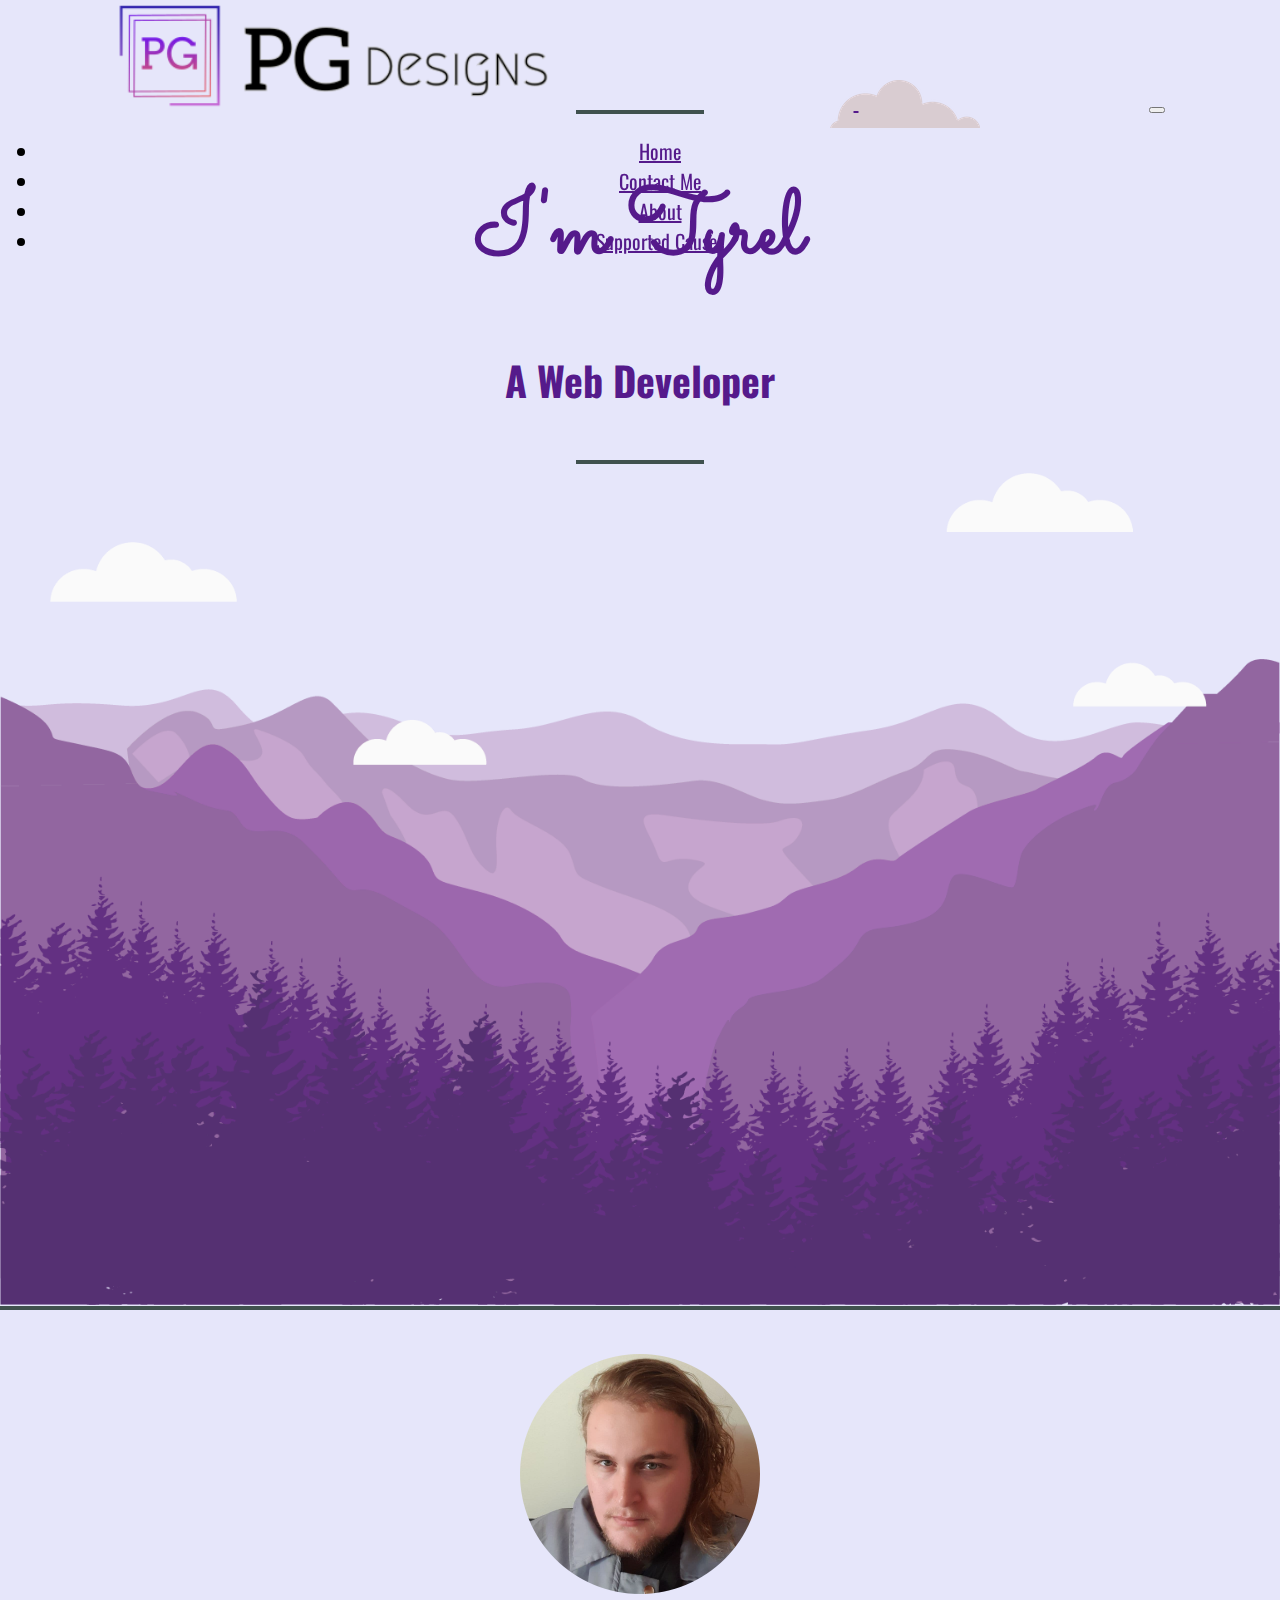
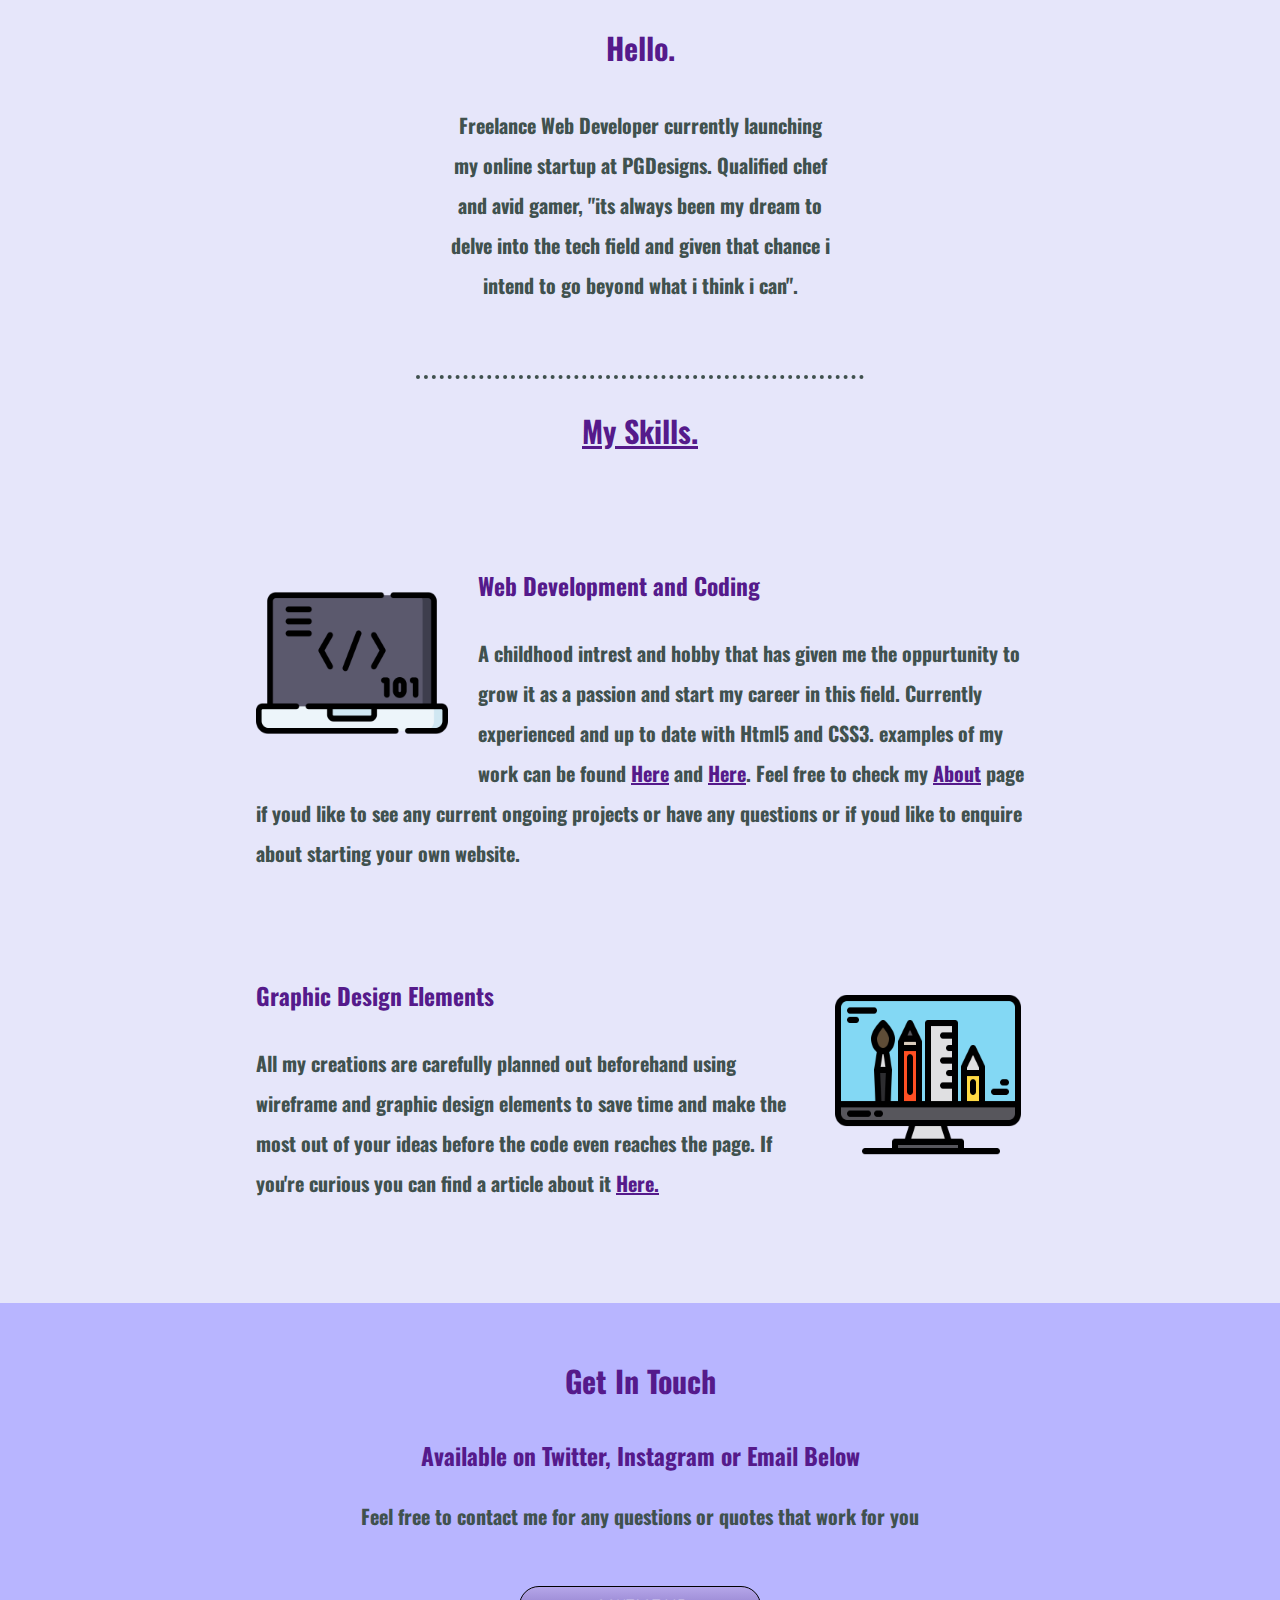
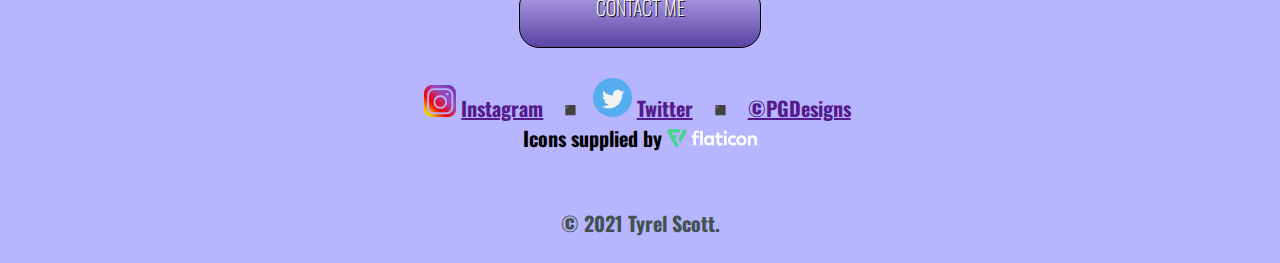
==== commit ad2e3c81: "Add files via upload" ====
--- a/index.html
+++ b/index.html
@@ -3,6 +3,7 @@
 
 <head>
   <meta charset="utf-8">
+  <link href="https://cdn.jsdelivr.net/npm/bootstrap@5.0.0-beta3/dist/css/bootstrap.min.css" rel="stylesheet" integrity="sha384-eOJMYsd53ii+scO/bJGFsiCZc+5NDVN2yr8+0RDqr0Ql0h+rP48ckxlpbzKgwra6" crossorigin="anonymous">
   <title>Tyrel Scott. - Online CV</title>
   <link rel="stylesheet" href="css\style.css">
   <link rel="icon" href="favicon.png">
@@ -12,6 +13,22 @@
 </head>
 
 <body>
+
+  <!-- NAVBAR  -->
+  <nav class="navbar navbar-expand-lg navbar-light">
+    <a class="navbar-brand" href=> <img class="navbar-brand" src="images/PGDesigns Logo.png" alt=""> </a>
+    <button class="navbar-toggler" type="button" data-toggle="collapse" data-target="#topnav" aria-controls="topnav" aria-expanded="false" aria-label="Toggle navigation">
+     <span class="navbar-toggler-icon"></span>
+   </button>
+   <div class="collapse navbar-collapse" id="topnav">
+    <ul class="navbar-nav ms-auto">
+      <li class="nav-item"><a class="nav-link" href="index.html">Home</a></li>
+      <li class="nav-item"><a class="nav-link" href="mailto:tyrel.scottsa@gmail.com">Contact Me</a></li>
+      <li class="nav-item"><a class="nav-link" href="">About</a></li>
+      <li class="nav-item"><a class="nav-link" href="https://www.huskyrescuekzn.com/">Supported Causes</a></li>
+    </ul>
+     </div>
+  </nav>
 
   <div class="TopContainer">
     <img class="top-cloud" src="images/cloud.png" alt="Cloud-img">
@@ -30,7 +47,7 @@
     <div class="profile">
       <img src="images/circle-cropped1.png" alt="profile-pic" style="width:240px; height:240px:">
       <h2>Hello.</h2>
-      <p class="intro">Currently launching my career in website development at my online startup "Phaex Designs". Commisions of basic websites are currently open, if you have any queries or requests feel free to contact me down below. </p>
+      <p class="intro">Freelance Web Developer currently launching my online startup at PGDesigns. Qualified chef and avid gamer, "its always been my dream to delve into the tech field and given that chance i intend to go beyond what i think i can". </p>
     </div>
     <br>
     <br>
@@ -40,13 +57,12 @@
       <div class="skill-row">
         <img class="computer-img" src="images/computer.png" alt="skills-img">
         <h3>Web Development and Coding</h3>
-        <p class="Web-Development-Description">A childhood intrest and hobby that has given me the oppurtunity to grow it as a passion and start my career in this field.</p>
+        <p class="Web-Development-Description">A childhood intrest and hobby that has given me the oppurtunity to grow it as a passion and start my career in this field. Currently experienced and up to date with Html5 and CSS3. examples of my work can be found <a href="">Here</a> and <a href="#">Here</a>. Feel free to check my <a href="#">About</a> page if youd like to see any current ongoing projects or have any questions or if youd like to enquire about starting your own website.  </p>
       </div>
       <div class="skill-row">
-        <img class="chef" src="images/chef.png" alt="chef">
-        <h3>Fully Qualified Chef</h3>
-        <p class="chef-description">A passion that ive had since my childhood. The one thing i have always known i would be great at as a child. With The city and guilds of london accredited advanced Diplomas i consider this one of my primary skill
-          fields. </p>
+        <img class="GDesign-image" src="images/Graphic.png" alt="Graphics-img">
+        <h3>Graphic Design Elements</h3>
+        <p class="chef-description">All my creations are carefully planned out beforehand using wireframe and graphic design elements to save time and make the most out of your ideas before the code even reaches the page. If you're curious you can find a article about it <a href="https://careerfoundry.com/en/blog/ux-design/what-is-a-wireframe-guide/">Here.</a> </p>
       </div>
     </div>
 
@@ -55,7 +71,7 @@
 
 
     <div style="background-color:#b8b5ff ; overflow: hidden;" class="bottom-container">
-      <hr style="width:100%; margin-top: 0px;">
+<br>
       <h2>Get In Touch</h2>
       <h3>Available on Twitter, Instagram or Email Below</h3>
       <p>Feel free to contact me for any questions or quotes that work for you</p>
@@ -68,11 +84,15 @@
         <br>
         <br>
         <a class="footer-link" href="https://www.instagram.com/the_brewing_chef/"> <img class="instagramlogo" src="images/instagram.png" alt="instagramlogo">Instagram</a>
-        ◾
+         ◾
         <a class="footer-link" href="https://twitter.com/TyrelScott2"> <img class="twitterlogo" src="images/twitter.png" alt="twitterlogo">Twitter</a>
-        ◾
-        <a class="footer-link" href="nul">©PhaexDesigns</a>
+         ◾
+        <a class="footer-link" href="nul">©PGDesigns</a>
+        <br>
+        Icons supplied by <a href="https://www.flaticon.com/"> <img style="width:7%;"src="images/flaticon_negative.svg" alt="Flaticon.com"> </a>
+<br>
+<br>
         <p>© 2021 Tyrel Scott.</p>
       </strong>
-      <hr style="width:100%; margin-bottom: 0px;">
+
     </div>
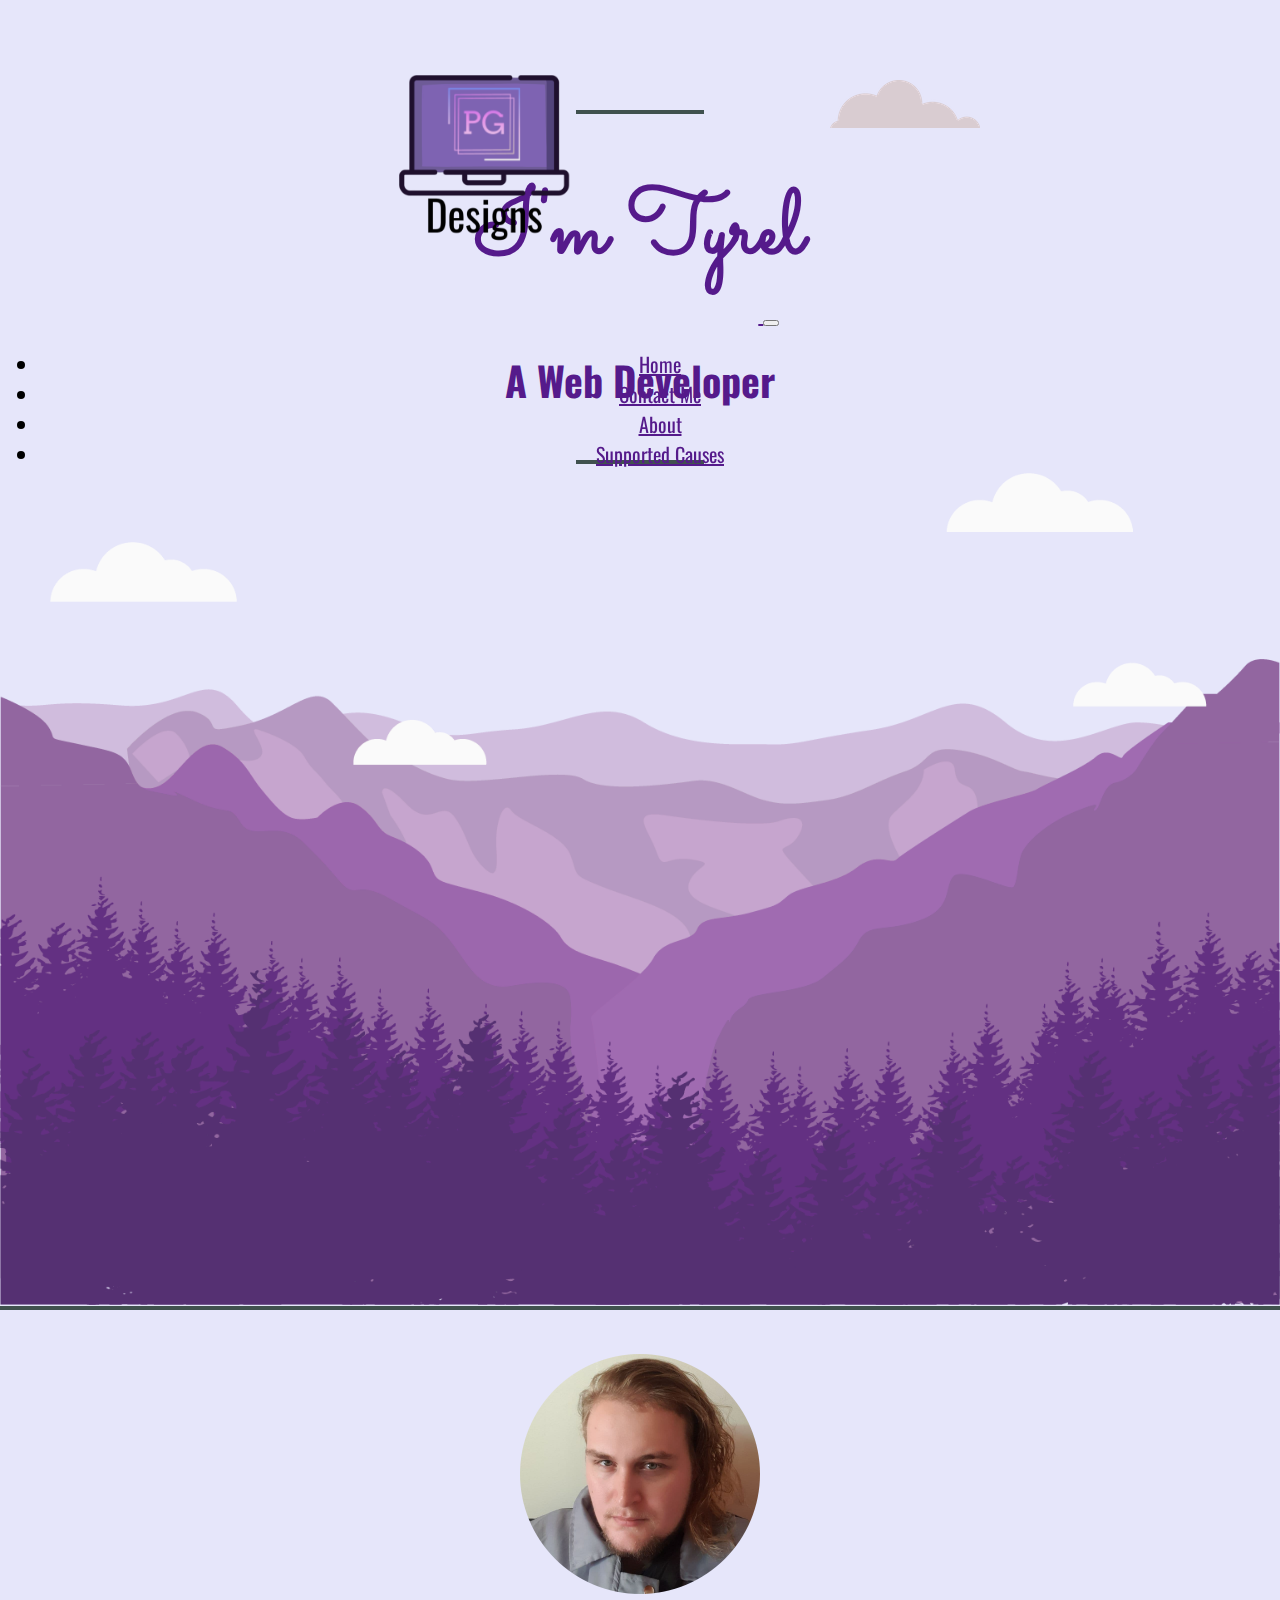
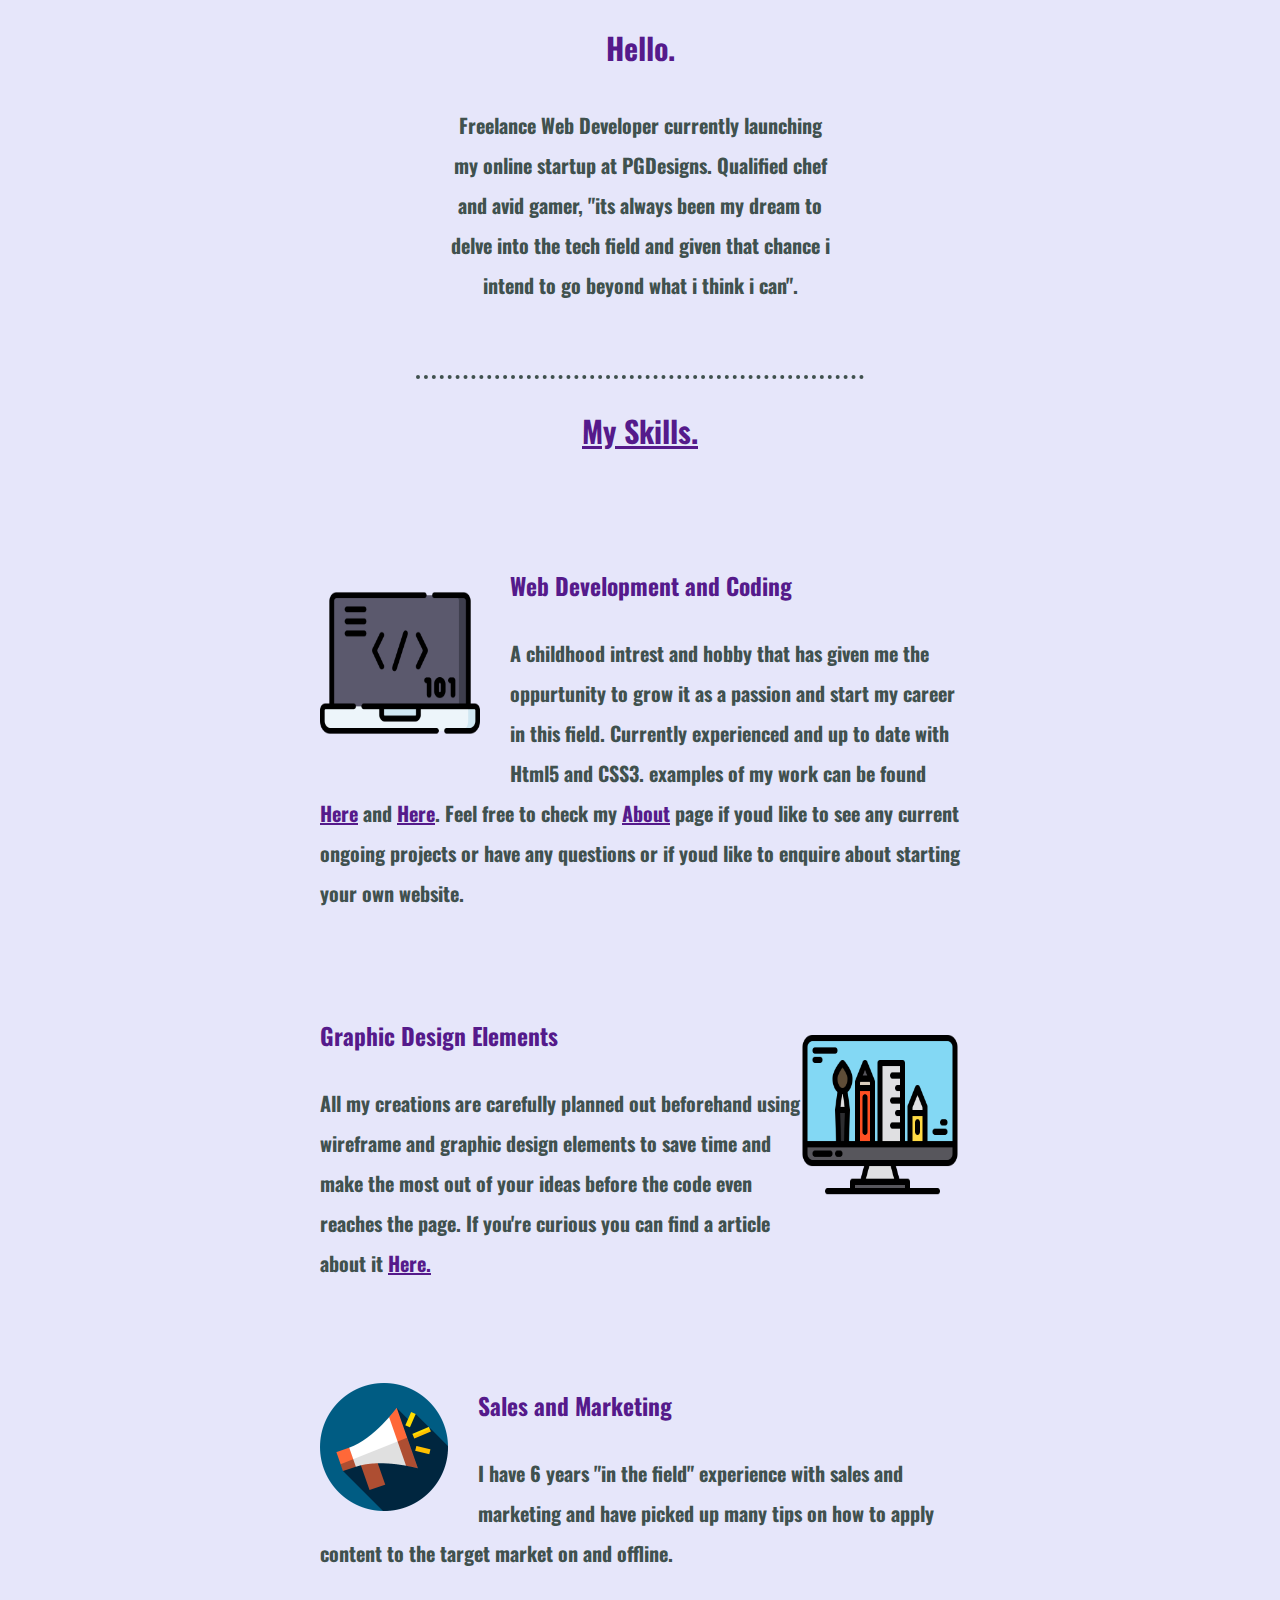
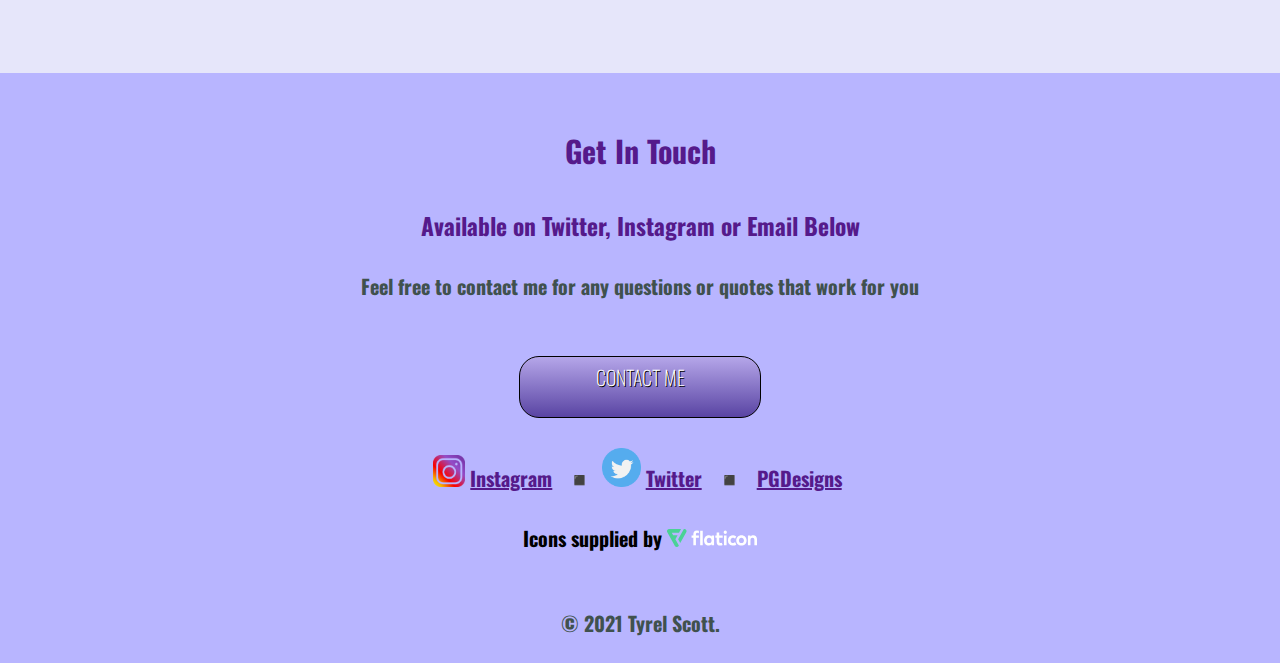
==== commit 3c9f438a: "Add files via upload" ====
--- a/index.html
+++ b/index.html
@@ -54,16 +54,25 @@
     <hr style="border-top: 4px dotted #40514E;">
     <div class="skills">
       <h2> <u> My Skills.</u></h2>
+
       <div class="skill-row">
         <img class="computer-img" src="images/computer.png" alt="skills-img">
         <h3>Web Development and Coding</h3>
         <p class="Web-Development-Description">A childhood intrest and hobby that has given me the oppurtunity to grow it as a passion and start my career in this field. Currently experienced and up to date with Html5 and CSS3. examples of my work can be found <a href="">Here</a> and <a href="#">Here</a>. Feel free to check my <a href="#">About</a> page if youd like to see any current ongoing projects or have any questions or if youd like to enquire about starting your own website.  </p>
       </div>
+
       <div class="skill-row">
         <img class="GDesign-image" src="images/Graphic.png" alt="Graphics-img">
         <h3>Graphic Design Elements</h3>
         <p class="chef-description">All my creations are carefully planned out beforehand using wireframe and graphic design elements to save time and make the most out of your ideas before the code even reaches the page. If you're curious you can find a article about it <a href="https://careerfoundry.com/en/blog/ux-design/what-is-a-wireframe-guide/">Here.</a> </p>
       </div>
+
+      <div class="skill-row">
+        <img class="market-img" src="images/megaphone.png" alt="marketing-img">
+        <h3>Sales and Marketing</h3>
+        <p class="market-desc">I have 6 years "in the field" experience with sales and marketing and have picked up many tips on how to apply content to the target market on and offline.   </p>
+      </div>
+
     </div>
 
 
@@ -83,16 +92,21 @@
         <a class="BUTTON_GAC" href="mailto:tyrel.scottsa@gmail.com">CONTACT ME</a>
         <br>
         <br>
+        <div class="Bottom-text">
+
+
         <a class="footer-link" href="https://www.instagram.com/the_brewing_chef/"> <img class="instagramlogo" src="images/instagram.png" alt="instagramlogo">Instagram</a>
          ◾
         <a class="footer-link" href="https://twitter.com/TyrelScott2"> <img class="twitterlogo" src="images/twitter.png" alt="twitterlogo">Twitter</a>
          ◾
-        <a class="footer-link" href="nul">©PGDesigns</a>
+        <a class="footer-link" href="nul"> PGDesigns</a>
+        <br>
         <br>
         Icons supplied by <a href="https://www.flaticon.com/"> <img style="width:7%;"src="images/flaticon_negative.svg" alt="Flaticon.com"> </a>
 <br>
 <br>
         <p>© 2021 Tyrel Scott.</p>
       </strong>
+        </div>
 
     </div>
